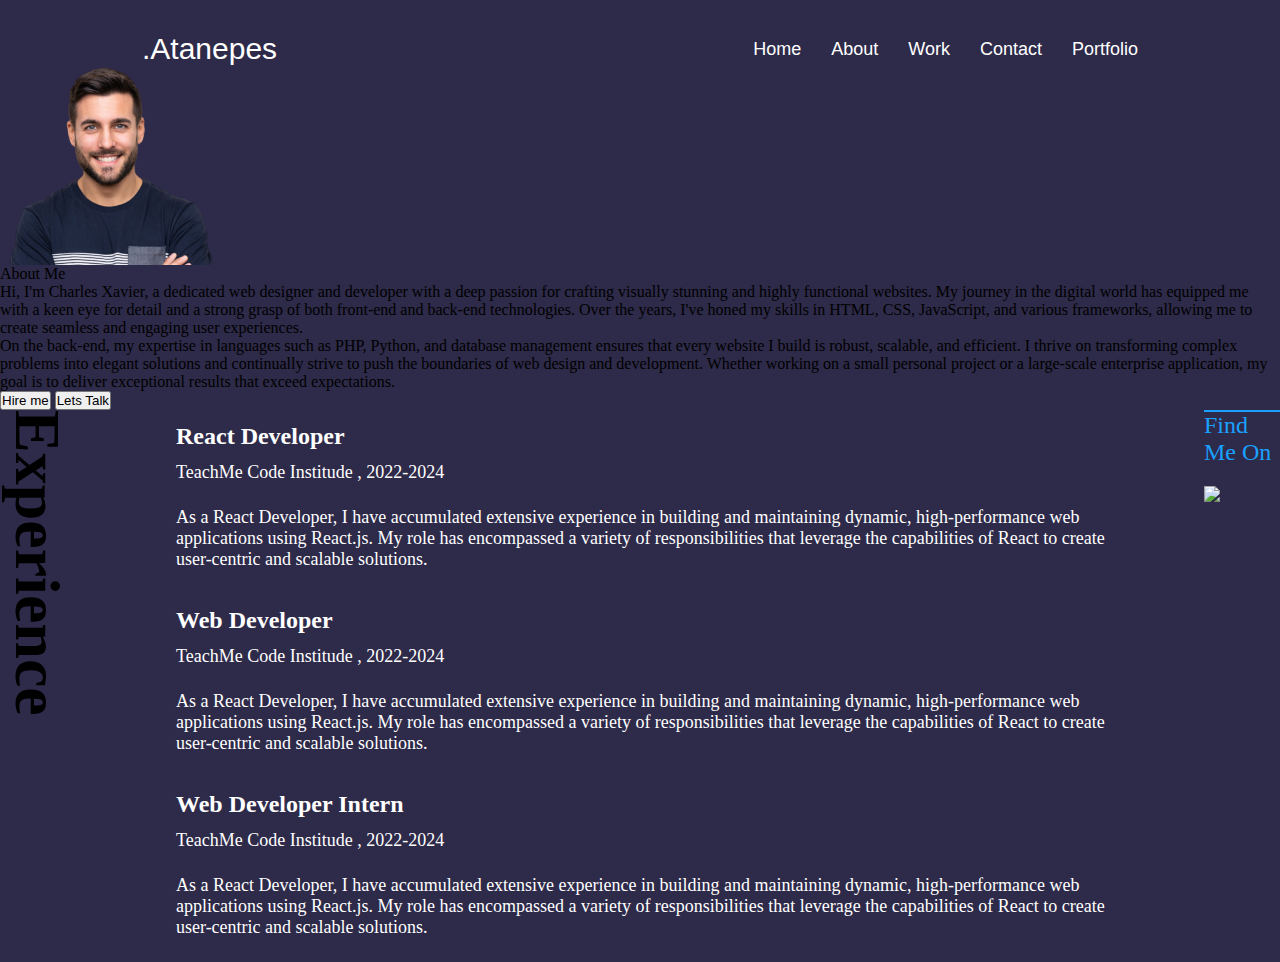
==== About-page/index.html @ ff3e9502 "CHanges made successfully" ====
<html lang="en">
  <head>
    <meta charset="UTF-8" />
    <meta name="viewport" content="width=device-width, initial-scale=1.0" />
    <link rel="stylesheet" href="./style.css" />
    <title>About Me</title>
  </head>
  <!-- writing mode css -->
  <body>
    <header class="header-section">
      <p class="header-title">.Atanepes</p>
      <ul class="nav-link">
        <li><a href="/Home Page/home.html">Home</a></li>
        <li class="active"><a href="/About Page/about.html">About</a></li>
        <li><a href="/Works/Work.html">Work</a></li>
        <li><a href="/Contact-Page/Contact.html">Contact</a></li>
        <li><a href="/Portfolio Page/portfolio.html">Portfolio</a></li>
      </ul>
    </header>
    <!--  -->
    <section>
      <div><img src="./images/profile-image.png" alt="" /></div>
      <div>
        <span>About Me</span>
        <p>
          Hi, I'm Charles Xavier, a dedicated web designer and developer with a
          deep passion for crafting visually stunning and highly functional
          websites. My journey in the digital world has equipped me with a keen
          eye for detail and a strong grasp of both front-end and back-end
          technologies. Over the years, I've honed my skills in HTML, CSS,
          JavaScript, and various frameworks, allowing me to create seamless and
          engaging user experiences. 
          <br>
          On the back-end, my expertise in languages
          such as PHP, Python, and database management ensures that every
          website I build is robust, scalable, and efficient. I thrive on
          transforming complex problems into elegant solutions and continually
          strive to push the boundaries of web design and development. Whether
          working on a small personal project or a large-scale enterprise
          application, my goal is to deliver exceptional results that exceed
          expectations.
        </p>
      </div>
      <div>
        <button>Hire me</button>
        <button>Lets Talk</button>
      </div>
    </section>
    <div class="exp-layout"> 
        <p class="exp-title">Experience</p>
        <div>
          <!-- 1st div exp-item start-->
            <div class="exp-item">
            <div class="exp-item-icon">
              <div class="circle"></div>
              <div class="border"></div>
            </div>
            <div class="exp-item-text">
              <p class="exp-text-head">React Developer</p>
              <p class="exp-text-doc">TeachMe Code Institude , 2022-2024</p>
  
              <p class="exp-text-doc">
                As a React Developer, I have accumulated extensive experience in
                building and maintaining dynamic, high-performance web
                applications using React.js. My role has encompassed a variety of
                responsibilities that leverage the capabilities of React to create
                user-centric and scalable solutions.
              </p>
            </div>
          </div>
          <!-- 1st div exp-item end-->

          <!-- 2nd div exp-item start-->
          <div class="exp-item">
            <div class="exp-item-icon">
              <div class="circle"></div>
              <div class="border"></div>
            </div>
            <div class="exp-item-text">
              <p class="exp-text-head">Web Developer</p>
              <p class="exp-text-doc">TeachMe Code Institude , 2022-2024</p>
  
              <p class="exp-text-doc">
                As a React Developer, I have accumulated extensive experience in
                building and maintaining dynamic, high-performance web
                applications using React.js. My role has encompassed a variety of
                responsibilities that leverage the capabilities of React to create
                user-centric and scalable solutions.
              </p>
            </div>
          </div>
          <!-- 2nd div exp-item end -->
          <!-- 3rd div-->
          <div class="exp-item">
            <div class="exp-item-icon">
              <div class="circle"></div>
              <div class="border"></div>
            </div>
            <div class="exp-item-text">
              <p class="exp-text-head">Web Developer Intern</p>
              <p class="exp-text-doc">TeachMe Code Institude , 2022-2024</p>
              <p class="exp-text-doc">
                As a React Developer, I have accumulated extensive experience in
                building and maintaining dynamic, high-performance web
                applications using React.js. My role has encompassed a variety of
                responsibilities that leverage the capabilities of React to create
                user-centric and scalable solutions.
              </p>
            </div>
          </div>
        </div>
  
    <!-- footer section -->
    <footer class="footer-section">
      <p class="footer-title">Find Me On</p>
      <div class="social-icons">
        <a href="https://www.facebook.com/" target="_blank"
          ><img src="./images/"
        /></a>
        <a href="twitter.com" target="_blank"
          ><img src="./images/Twitter.png" alt=""
        /></a>
        <a href="github.com" target="_blank"
          ><img src="./images/Github-logo-org.svg" alt=""
        /></a>
      </div>
   
    </footer>
  </body>
</html>
---- About-page/style.css ----
/* Reset styles */
* {
  padding: 0;
  margin: 0;
  box-sizing: border-box;
}

/* Body styles */
body {
  background: #2e2a49;
}

/* Header section styles */
.header-section {
  display: flex;
  justify-content: space-between;
  align-items: center;
  font-family: Poppins, sans-serif;
  gap: 70px;
  padding: 32px 142px;
  padding-bottom: 1px;
}

/* Header title styling */
.header-title {
  color: #fff;
  font-size: 30px;
}

/* Navigation links */
.nav-link {
  display: flex;
  justify-content: space-around;
  list-style: none;
  gap: 30px;
  align-items: center;
}

/* Individual link styling */
.nav-link a {
  color: white;
  text-decoration: none;
  position: relative; /* Necessary for the underline effect */
}

/* Underline hover effect */
.nav-link a::after {
  content: "";
  position: absolute;
  width: 0;
  height: 2px;
  display: block;
  margin-top: 5px;
  right: 0;
  background: #03adea;
  transition: width 0.3s ease;
  -webkit-transition: width 0.3s ease;
}

/* Hover effect for the links */
.nav-link a:hover::after {
  width: 100%;
  left: 0;
  right: auto;
}

/* Active link styling */
.nav-link .active {
  color: #03adea;
}

/* Logo styling */
.logo-img {
  color: white;
  font-size: 40px;
}

/* General active link styling */
.active {
  color: #03adea;
}

/* Header unordered list styles */
header ul {
  font-family: "Poppins", sans-serif;
  color: white;
  list-style: none;
  display: flex;
  gap: 10px;
  font-size: 18px;
}
.exp-layout {
  display: flex;
  gap: 50px;
}

.exp-title {
  font-size: 64px;
  font-weight: 600;
  writing-mode: sideways-rl;
}

.exp-item {
  padding: 0 20px;
  display: flex;
  gap: 10px;
}

.exp-item-icon {
  display: flex;
  justify-content: center;
  align-items: center;
  flex-direction: column;
}

.circle {
  width: 22px;
  height: 27px;
  background-color: var(--secondary-color);
  border-radius: 50%;
}

.border {
  width: 3px;
  height: 100%;
  background-color: var(--secondary-color);
}

.exp-layout {
  display: flex;
  gap: 50px;
}
.exp-title {
  font-size: 64px;
  font-weight: 600;
  writing-mode: sideways-rl;
}
.exp-item-icon {
  display: flex;
  justify-content: center;
  align-items: center;
  flex-direction: column;
}

.exp-text-head {
  font-size: 24px;
  font-weight: 600;
  color: white;
  font-family: "Poppins";
  line-height: 52px;
}

.exp-text-doc {
  font-size: 18px;
  font-weight: 400;
  color: white;
  margin-bottom: 24px;
  font-family: "Poppins";
}


/* Responsive styles */
@media (max-width: 768px) {
  .header-section {
    flex-direction: column;
    padding: 20px;
  }

  .nav-link {
    flex-direction: column;
    gap: 15px;
  }

  .header-title {
    font-size: 24px;
    margin-bottom: 10px;
  }

  .nav-link a {
    font-size: 16px;
  }

  header ul {
    flex-direction: column;
    gap: 15px;
  }
}

@media (max-width: 480px) {
  .header-section {
    padding: 10px;
  }

  .nav-link {
    gap: 10px;
  }

  .header-title {
    font-size: 20px;
  }

  .nav-link a {
    font-size: 14px;
  }

  header ul {
    gap: 10px;
  }
}

/* Footer section styles */
.footer-section {
  display: flex;
  flex-direction: column;
  align-items: center;
  align-self: stretch;
  gap: 10px;
  margin: 0;
  border-top: 2px solid #1aa1ff;
}

/* Footer title styles */
.footer-title {
  font-size: 24px;
  gap: 12px;
  color: #1aa1ff;
}

/* Social icons styles */
.social-icons {
  display: flex;
  justify-content: center;
  gap: 30px;
  margin-top: 10px;
}

/* Social icon hover styles */
.social-icons a:hover {
  transform: translateY(-3px);
}
.about-me-section {
  /* Styling for the entire section */
  color: #fff;

}

.profile-image-container {
  /* Styling for the profile image container */
}

.profile-image-container img {
  /* Styling for the profile image itself */
}

.bio {
  /* Styling for the bio text container */
}

.section-title {
  /* Styling for the section title "About Me" */
}

.bio-text {
  /* Styling for the biography text */
}

.cta-buttons {
  /* Styling for the container of call-to-action buttons */
}

.hire-me-btn,
.lets-talk-btn {
  /* Styling for both "Hire me" and "Let's Talk" buttons */
}

.hire-me-btn {
  /* Additional specific styling for "Hire me" button if needed */
}

.lets-talk-btn {
  /* Additional specific styling for "Let's Talk" button if needed */
}
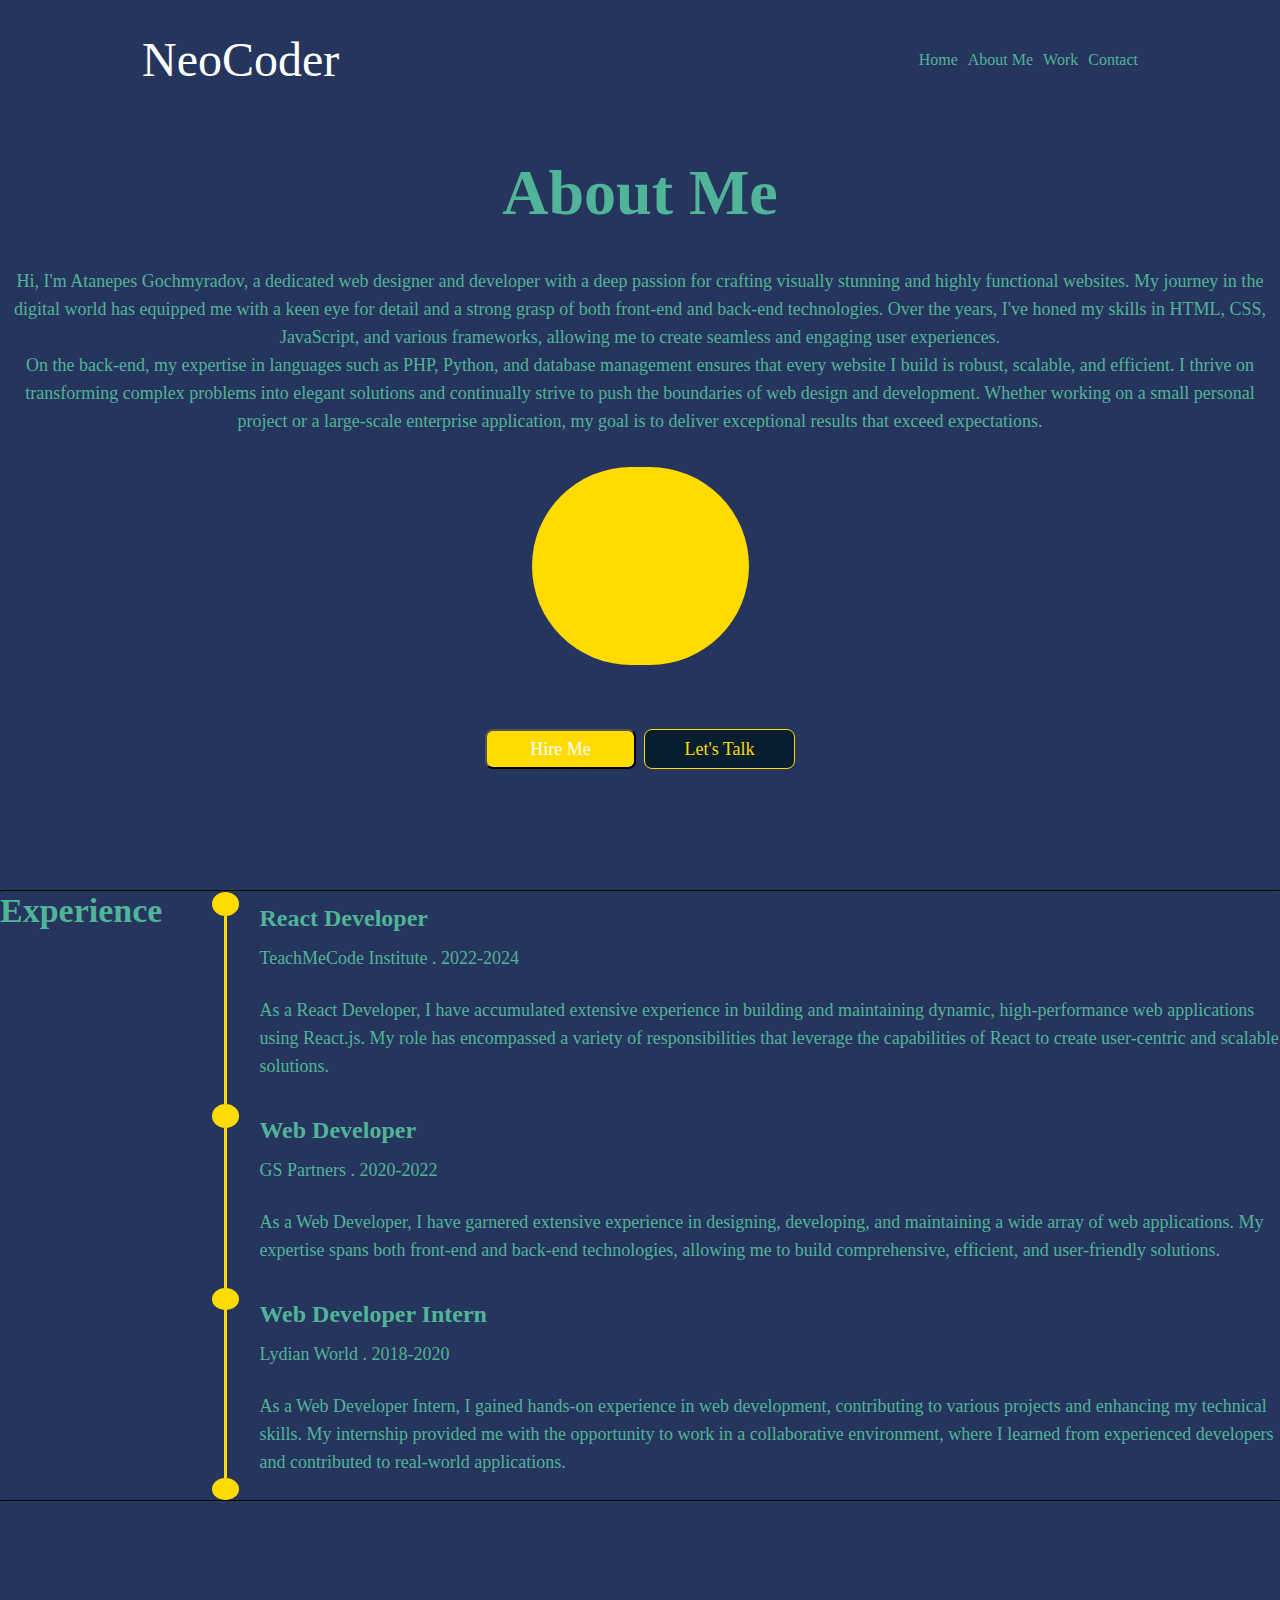
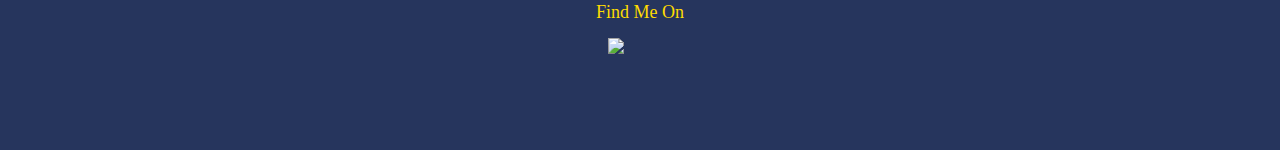
==== commit e10ec3dc: "commited successfully" ====
--- a/About-page/index.html
+++ b/About-page/index.html
@@ -1,130 +1,141 @@
 <html lang="en">
-  <head>
-    <meta charset="UTF-8" />
-    <meta name="viewport" content="width=device-width, initial-scale=1.0" />
-    <link rel="stylesheet" href="./style.css" />
-    <title>About Me</title>
-  </head>
-  <!-- writing mode css -->
-  <body>
-    <header class="header-section">
-      <p class="header-title">.Atanepes</p>
-      <ul class="nav-link">
-        <li><a href="/Home Page/home.html">Home</a></li>
-        <li class="active"><a href="/About Page/about.html">About</a></li>
-        <li><a href="/Works/Work.html">Work</a></li>
-        <li><a href="/Contact-Page/Contact.html">Contact</a></li>
-        <li><a href="/Portfolio Page/portfolio.html">Portfolio</a></li>
-      </ul>
-    </header>
-    <!--  -->
-    <section>
-      <div><img src="./images/profile-image.png" alt="" /></div>
+<head>
+  <meta charset="UTF-8" />
+  <meta name="viewport" content="width=device-width, initial-scale=1.0" />
+  <link rel="stylesheet" href="./style.css" />
+  <link rel="stylesheet" href="./TxtGlow.css">
+  <title>About Me</title>
+</head>
+<body>
+  <header class="header-section">
+    <div class="glow-text">
+      <span class="glow">Neo</span><span class="no-glow">Coder</span>
+  </div>
+    <ul class="nav-link">
+      <li><a href="/Home Page/index.html">Home</a></li>
+      <li class="active"><a href="/About-page/index.html">About Me</a></li>
+      <li><a href="/Works/index.html">Work</a></li>
+      <li><a href="/Contact-Page/index.html">Contact</a></li>
+    </ul>
+  </header>
+  <!--  -->
+<div>
+    <p class="content-about-me">About Me</p>
+    <p class="content-about-desc">
+      Hi, I'm Atanepes Gochmyradov, a dedicated web designer and developer with a
+      deep passion for crafting visually stunning and highly functional
+      websites. My journey in the digital world has equipped me with a keen
+      eye for detail and a strong grasp of both front-end and back-end
+      technologies. Over the years, I've honed my skills in HTML, CSS,
+      JavaScript, and various frameworks, allowing me to create seamless and
+      engaging user experiences.
+      <br>
+      On the back-end, my expertise in languages
+      such as PHP, Python, and database management ensures that every
+      website I build is robust, scalable, and efficient. I thrive on
+      transforming complex problems into elegant solutions and continually
+      strive to push the boundaries of web design and development. Whether
+      working on a small personal project or a large-scale enterprise
+      application, my goal is to deliver exceptional results that exceed
+      expectations.
+    </p>
+  </div>
+  <div class="exp-layout">
+    <section class="content">
       <div>
-        <span>About Me</span>
-        <p>
-          Hi, I'm Charles Xavier, a dedicated web designer and developer with a
-          deep passion for crafting visually stunning and highly functional
-          websites. My journey in the digital world has equipped me with a keen
-          eye for detail and a strong grasp of both front-end and back-end
-          technologies. Over the years, I've honed my skills in HTML, CSS,
-          JavaScript, and various frameworks, allowing me to create seamless and
-          engaging user experiences. 
-          <br>
-          On the back-end, my expertise in languages
-          such as PHP, Python, and database management ensures that every
-          website I build is robust, scalable, and efficient. I thrive on
-          transforming complex problems into elegant solutions and continually
-          strive to push the boundaries of web design and development. Whether
-          working on a small personal project or a large-scale enterprise
-          application, my goal is to deliver exceptional results that exceed
-          expectations.
-        </p>
+        <div class="content-image">
+        </div>
       </div>
-      <div>
-        <button>Hire me</button>
-        <button>Lets Talk</button>
+<!-- Objects are immutable not premitible -->
+      <div class="btn">
+        <button class="main-btn">Hire Me</button>
+        <button class="second-btn">Let's Talk</button>
       </div>
-    </section>
-    <div class="exp-layout"> 
-        <p class="exp-title">Experience</p>
-        <div>
-          <!-- 1st div exp-item start-->
-            <div class="exp-item">
-            <div class="exp-item-icon">
-              <div class="circle"></div>
-              <div class="border"></div>
-            </div>
-            <div class="exp-item-text">
-              <p class="exp-text-head">React Developer</p>
-              <p class="exp-text-doc">TeachMe Code Institude , 2022-2024</p>
+  </div> 
+
+  <hr style="border-color: #283F4F;">
+
+
+
+  <div class="exp-layout">
+    <p class="exp-title">Experience</p>
+    <div>
+      <!-- start of experience item -->
+      <div class="experience-item">
+        <div class="experience-item-icon">
+          <div class="circle"></div>
+          <div class="border"></div>
+        </div>
+
+        <div class="experience-text">
+          <p class="experience-title">React Developer</p>
+          <p class="experience-job">TeachMeCode Institute . 2022-2024</p>
+          <p class="experience-job">As a React Developer, I have accumulated extensive experience in building and
+            maintaining dynamic, high-performance web applications using React.js. My role has encompassed a variety
+            of responsibilities that leverage the capabilities of React to create user-centric and scalable solutions.
+          </p>
+        </div>
+
+      </div>
+      <!-- end of experience item -->
+
+      <!-- start of experience item -->
+      <div class="experience-item">
+        <div class="experience-item-icon">
+          <div class="circle"></div>
+          <div class="border"></div>
+
+        </div>
+
+        <div class="experience-text">
+          <p class="experience-title">Web Developer</p>
+          <p class="experience-job">GS Partners . 2020-2022</p>
+          <p class="experience-job">As a Web Developer, I have garnered extensive experience in designing, developing,
+            and maintaining a wide array of web applications. My expertise spans both front-end and back-end
+            technologies, allowing me to build comprehensive, efficient, and user-friendly solutions.</p>
+        </div>
+
+      </div>
+      <!-- end of experience item -->
+      <!-- start of experience item -->
+      <div class="experience-item">
+        <div class="experience-item-icon">
+          <div class="circle"></div>
+          <div class="border"></div>
+          <div class="circle"></div>
+
+        </div>
+
+        <div class="experience-text">
+          <p class="experience-title">Web Developer Intern</p>
+          <p class="experience-job">Lydian World . 2018-2020</p>
+          <p class="experience-job">As a Web Developer Intern, I gained hands-on experience in web development,
+            contributing to various projects and enhancing my technical skills. My internship provided me with the
+            opportunity to work in a collaborative environment, where I learned from experienced developers and
+            contributed to real-world applications.</p>
+        </div>
+
+      </div>
+    </div>
+    <!-- end of experience item -->
+
+
+
+  </div>
+  <hr style="border-color: #283F4F;">
   
-              <p class="exp-text-doc">
-                As a React Developer, I have accumulated extensive experience in
-                building and maintaining dynamic, high-performance web
-                applications using React.js. My role has encompassed a variety of
-                responsibilities that leverage the capabilities of React to create
-                user-centric and scalable solutions.
-              </p>
-            </div>
-          </div>
-          <!-- 1st div exp-item end-->
 
-          <!-- 2nd div exp-item start-->
-          <div class="exp-item">
-            <div class="exp-item-icon">
-              <div class="circle"></div>
-              <div class="border"></div>
-            </div>
-            <div class="exp-item-text">
-              <p class="exp-text-head">Web Developer</p>
-              <p class="exp-text-doc">TeachMe Code Institude , 2022-2024</p>
-  
-              <p class="exp-text-doc">
-                As a React Developer, I have accumulated extensive experience in
-                building and maintaining dynamic, high-performance web
-                applications using React.js. My role has encompassed a variety of
-                responsibilities that leverage the capabilities of React to create
-                user-centric and scalable solutions.
-              </p>
-            </div>
-          </div>
-          <!-- 2nd div exp-item end -->
-          <!-- 3rd div-->
-          <div class="exp-item">
-            <div class="exp-item-icon">
-              <div class="circle"></div>
-              <div class="border"></div>
-            </div>
-            <div class="exp-item-text">
-              <p class="exp-text-head">Web Developer Intern</p>
-              <p class="exp-text-doc">TeachMe Code Institude , 2022-2024</p>
-              <p class="exp-text-doc">
-                As a React Developer, I have accumulated extensive experience in
-                building and maintaining dynamic, high-performance web
-                applications using React.js. My role has encompassed a variety of
-                responsibilities that leverage the capabilities of React to create
-                user-centric and scalable solutions.
-              </p>
-            </div>
-          </div>
-        </div>
-  
-    <!-- footer section -->
-    <footer class="footer-section">
-      <p class="footer-title">Find Me On</p>
-      <div class="social-icons">
-        <a href="https://www.facebook.com/" target="_blank"
-          ><img src="./images/"
-        /></a>
-        <a href="twitter.com" target="_blank"
-          ><img src="./images/Twitter.png" alt=""
-        /></a>
-        <a href="github.com" target="_blank"
-          ><img src="./images/Github-logo-org.svg" alt=""
-        /></a>
-      </div>
-   
-    </footer>
-  </body>
-</html>
+
+  <footer class="footer-section">
+    <p class="footer-title">Find Me On</p>
+    <div class="social-icons">
+      <a href="https://www.facebook.com/" target="_blank"><img src="./images/" /></a>
+      <a href="twitter.com" target="_blank"><img src="./images/Twitter.png" alt="" /></a>
+      <a href="github.com" target="_blank"><img src="./images/Github-logo-org.svg" alt="" /></a>
+    </div>
+
+  </footer>
+  </section>
+</body>
+
+</html>--- a/About-page/style.css
+++ b/About-page/style.css
@@ -1,282 +1,265 @@
-/* Reset styles */
 * {
-  padding: 0;
-  margin: 0;
-  box-sizing: border-box;
-}
-
-/* Body styles */
+    margin: 0;
+    padding: 0;
+    box-sizing: border-box;
+}
+
 body {
-  background: #2e2a49;
-}
-
-/* Header section styles */
-.header-section {
-  display: flex;
-  justify-content: space-between;
-  align-items: center;
-  font-family: Poppins, sans-serif;
-  gap: 70px;
-  padding: 32px 142px;
-  padding-bottom: 1px;
-}
-
-/* Header title styling */
+    background-color: #26355D;
+}
+
+:root {
+    --main-color: #1b85d1;
+    --secondary-color: #FFDB00;
+    --text-color: #50B498;
+    --background-color: #FF8F00;
+}
+
+header {
+    display: flex;
+    justify-content: space-between;
+    align-items: center;
+    font-family: Poppins;
+    padding: 32px 142px;
+    gap: 64px;
+    padding-bottom: 64px;
+}
+
 .header-title {
-  color: #fff;
-  font-size: 30px;
-}
-
-/* Navigation links */
+    color: var(--text-color);
+    font-size: 30px;
+}
+
 .nav-link {
-  display: flex;
-  justify-content: space-around;
-  list-style: none;
-  gap: 30px;
-  align-items: center;
-}
-
-/* Individual link styling */
+    list-style: none;
+    display: flex;
+    gap: 10px;
+}
+
 .nav-link a {
-  color: white;
-  text-decoration: none;
-  position: relative; /* Necessary for the underline effect */
-}
-
-/* Underline hover effect */
+    color: var(--text-color);
+    text-decoration: none;
+    position: relative;
+    transition: color 0.3s;
+}
+
 .nav-link a::after {
-  content: "";
-  position: absolute;
-  width: 0;
-  height: 2px;
-  display: block;
-  margin-top: 5px;
-  right: 0;
-  background: #03adea;
-  transition: width 0.3s ease;
-  -webkit-transition: width 0.3s ease;
-}
-
-/* Hover effect for the links */
+    content: "";
+    position: absolute;
+    width: 0;
+    height: 2px;
+    display: block;
+    margin-top: 5px;
+    right: 0;
+    background: var(--secondary-color);
+    transition: width 0.3s ease;
+    -webkit-transition: width 0.3s ease;
+}
+
 .nav-link a:hover::after {
-  width: 100%;
-  left: 0;
-  right: auto;
-}
-
-/* Active link styling */
-.nav-link .active {
-  color: #03adea;
-}
-
-/* Logo styling */
-.logo-img {
-  color: white;
-  font-size: 40px;
-}
-
-/* General active link styling */
+    width: 100%;
+    left: 0;
+    right: auto;
+}
+
+.nav-link a:hover {
+    color: var(--secondary-color);
+}
+
 .active {
-  color: #03adea;
-}
-
-/* Header unordered list styles */
-header ul {
-  font-family: "Poppins", sans-serif;
-  color: white;
-  list-style: none;
-  display: flex;
-  gap: 10px;
-  font-size: 18px;
-}
+    color: var(--secondary-color);
+}
+
+.content {
+    display: flex;
+    width: 100%;
+    flex-direction: column;
+    align-items: center;
+    justify-content: center;
+    gap: 64px;
+    padding: 32px 142px;
+    padding-bottom: 121px;
+}
+
+.content-about-me {
+    align-self: stretch;
+    color: var(--text-color);
+    text-align: center;
+    padding-bottom: 32px;
+
+    /* Heading/H1/Semi-Bold/Normal */
+    font-family: var(--typography-typeface-change-font-here-heading, Poppins);
+    font-size: var(--Typography-Size-LG-4x, 64px);
+    font-style: normal;
+    font-weight: var(--Typography-Weight-Semi-Bold, 600);
+    line-height: var(--Typography-Height-LG-4x, 84px); /* 131.25% */
+}
+
+.content-about-desc {
+    color: var(--text-color);
+    text-align: center;
+
+    /* Body/MD/Regular/Normal */
+    font-family: var(--typography-typeface-change-font-here-body, Poppins);
+    font-size: var(--Typography-Size-MD, 18px);
+    font-style: normal;
+    font-weight: var(--Typography-Weight-Regular, 400);
+    line-height: var(--Typography-Height-SM, 28px); /* 155.556% */
+}
+
+.content-image {
+    display: flex;
+    width: 217px;
+    height: 198px;
+    padding-top: 19px;
+    /* justify-content: center; */
+    align-items: center;
+    /* background-size: center; */
+    border-radius: var(--radius-radius-infinity, 9999px);
+    background-color: var(--secondary-color);
+    background-image: url("./file3.png");
+    background-position: center;
+    background-size: contain;
+    background-repeat: no-repeat;
+}
+
+.btn {
+    display: flex;
+    justify-content: center;
+    align-items: flex-start;
+    gap: 8px;
+}
+
+.main-btn {
+    width: 151px;
+    border-radius: 8px;
+    background: var(--secondary-color);
+    height: 40px;
+    color: var(--Component-Text-component-text-light-fixed, #fff);
+    text-align: center;
+
+    /* Body/MD/Regular/Normal */
+    font-family: var(--typography-typeface-change-font-here-body, Poppins);
+    font-size: var(--Typography-Size-MD, 18px);
+    font-style: normal;
+    font-weight: var(--Typography-Weight-Regular, 400);
+    line-height: var(--Typography-Height-SM, 28px); /* 155.556% */
+}
+
+.second-btn {
+    width: 151px;
+    border-radius: 8px;
+    height: 40px;
+    background: #071e2e;
+    border: 1.5px solid var(--secondary-color);
+    color: var(--secondary-color);
+    text-align: center;
+
+    /* Body/MD/Regular/Normal */
+    font-family: var(--typography-typeface-change-font-here-body, Poppins);
+    font-size: var(--Typography-Size-MD, 18px);
+    font-style: normal;
+    font-weight: var(--Typography-Weight-Regular, 400);
+    line-height: var(--Typography-Height-SM, 28px); /* 155.556% */
+}
+
 .exp-layout {
-  display: flex;
-  gap: 50px;
+    display: flex;
+    gap: 50px;
+    align-items: flex-start;
 }
 
 .exp-title {
-  font-size: 64px;
-  font-weight: 600;
-  writing-mode: sideways-rl;
-}
-
-.exp-item {
-  padding: 0 20px;
-  display: flex;
-  gap: 10px;
-}
-
-.exp-item-icon {
-  display: flex;
-  justify-content: center;
-  align-items: center;
-  flex-direction: column;
+    font-size: 34px;
+    font-weight: 600;
+    margin: 0 !important;
+    font-family: "Poppins";
+    color: var(--text-color);
+}
+
+.experience-item {
+    display: flex;
+    /* flex-direction: column; */
 }
 
 .circle {
-  width: 22px;
-  height: 27px;
-  background-color: var(--secondary-color);
-  border-radius: 50%;
+    width: 27px;
+    height: 27px;
+    background-color: var(--secondary-color);
+    border-radius: 50%;
 }
 
 .border {
-  width: 3px;
-  height: 100%;
-  background-color: var(--secondary-color);
-}
-
-.exp-layout {
-  display: flex;
-  gap: 50px;
-}
-.exp-title {
-  font-size: 64px;
-  font-weight: 600;
-  writing-mode: sideways-rl;
-}
-.exp-item-icon {
-  display: flex;
-  justify-content: center;
-  align-items: center;
-  flex-direction: column;
-}
-
-.exp-text-head {
-  font-size: 24px;
-  font-weight: 600;
-  color: white;
-  font-family: "Poppins";
-  line-height: 52px;
-}
-
-.exp-text-doc {
-  font-size: 18px;
-  font-weight: 400;
-  color: white;
-  margin-bottom: 24px;
-  font-family: "Poppins";
-}
-
-
-/* Responsive styles */
-@media (max-width: 768px) {
-  .header-section {
+    width: 3px;
+    height: 100%;
+    background-color: var(--secondary-color);
+}
+
+.experience-item-icon {
+    display: flex;
+    justify-content: center;
+    align-items: center;
     flex-direction: column;
-    padding: 20px;
-  }
-
-  .nav-link {
+    margin-right: 20px;
+}
+
+.about-item {
+    width: 315px;
+    color: #fff;
+
+    /* Heading/H2/Medium/Normal */
+    font-family: var(--typography-typeface-change-font-here-heading, Poppins);
+    font-size: var(--Typography-Size-LG-3x, 48px);
+    font-style: normal;
+    font-weight: var(--Typography-Weight-Medium, 500);
+    line-height: var(--Typography-Height-LG-3x, 64px); /* 133.333% */
+}
+
+.experience-title {
+    color: var(--text-color);
+
+    /* Heading/H3/Semi-Bold/Normal */
+    font-family: var(--typography-typeface-change-font-here-heading, Poppins);
+    font-size: var(--Typography-Size-LG-2x, 24px);
+    font-style: normal;
+    font-weight: var(--Typography-Weight-Semi-Bold, 600);
+    line-height: var(--Typography-Height-LG, 52px); /* 216.667% */
+}
+
+.experience-job {
+    color: var(--text-color);
+
+    /* Body/MD/Regular/Normal */
+    font-family: var(--typography-typeface-change-font-here-body, Poppins);
+    font-size: var(--Typography-Size-MD, 18px);
+    font-style: normal;
+    font-weight: var(--Typography-Weight-Regular, 400);
+    line-height: var(--Typography-Height-SM, 28px); /* 155.556% */
+    margin-bottom: 24px;
+}
+
+.footer-title {
+    color: var(--secondary-color);
+
+    /* Body/MD/Regular/Normal */
+    font-family: var(--typography-typeface-change-font-here-body, Poppins);
+    font-size: var(--Typography-Size-MD, 18px);
+    font-style: normal;
+    font-weight: var(--Typography-Weight-Regular, 400);
+    line-height: var(--Typography-Height-SM, 28px); /* 155.556% */
+}
+
+.social-icons {
+    display: flex;
+    align-items: flex-start;
+    gap: 24px;
+}
+
+footer {
+    display: flex;
     flex-direction: column;
-    gap: 15px;
-  }
-
-  .header-title {
-    font-size: 24px;
-    margin-bottom: 10px;
-  }
-
-  .nav-link a {
-    font-size: 16px;
-  }
-
-  header ul {
-    flex-direction: column;
-    gap: 15px;
-  }
-}
-
-@media (max-width: 480px) {
-  .header-section {
-    padding: 10px;
-  }
-
-  .nav-link {
-    gap: 10px;
-  }
-
-  .header-title {
-    font-size: 20px;
-  }
-
-  .nav-link a {
-    font-size: 14px;
-  }
-
-  header ul {
-    gap: 10px;
-  }
-}
-
-/* Footer section styles */
-.footer-section {
-  display: flex;
-  flex-direction: column;
-  align-items: center;
-  align-self: stretch;
-  gap: 10px;
-  margin: 0;
-  border-top: 2px solid #1aa1ff;
-}
-
-/* Footer title styles */
-.footer-title {
-  font-size: 24px;
-  gap: 12px;
-  color: #1aa1ff;
-}
-
-/* Social icons styles */
-.social-icons {
-  display: flex;
-  justify-content: center;
-  gap: 30px;
-  margin-top: 10px;
-}
-
-/* Social icon hover styles */
-.social-icons a:hover {
-  transform: translateY(-3px);
-}
-.about-me-section {
-  /* Styling for the entire section */
-  color: #fff;
-
-}
-
-.profile-image-container {
-  /* Styling for the profile image container */
-}
-
-.profile-image-container img {
-  /* Styling for the profile image itself */
-}
-
-.bio {
-  /* Styling for the bio text container */
-}
-
-.section-title {
-  /* Styling for the section title "About Me" */
-}
-
-.bio-text {
-  /* Styling for the biography text */
-}
-
-.cta-buttons {
-  /* Styling for the container of call-to-action buttons */
-}
-
-.hire-me-btn,
-.lets-talk-btn {
-  /* Styling for both "Hire me" and "Let's Talk" buttons */
-}
-
-.hire-me-btn {
-  /* Additional specific styling for "Hire me" button if needed */
-}
-
-.lets-talk-btn {
-  /* Additional specific styling for "Let's Talk" button if needed */
-}
+    align-items: center;
+    gap: 12px;
+    align-self: stretch;
+    padding: 96px;
+}
--- a/About-page/TxtGlow.css
+++ b/About-page/TxtGlow.css
@@ -0,0 +1,57 @@
+/* body {
+  display: flex;
+  justify-content: center;
+  align-items: center;
+  height: 100vh;
+  background-color: #000;
+  margin: 0;
+  font-family: Arial, sans-serif;
+} */
+
+.glow-text {
+  font-size: 3rem;
+  color: #fff;
+}
+
+.glow,
+.no-glow {
+  display: inline-block;
+}
+
+.glow {
+  animation: glowEffect 4s infinite;
+}
+
+.no-glow {
+  animation: noGlowEffect 4s infinite;
+}
+
+@keyframes glowEffect {
+  0%,
+  50%,
+  100% {
+    text-shadow: 0 0 10px #00ff00, 0 0 20px #00ff00, 0 0 30px #00ff00,
+      0 0 40px #00ff00;
+    color: #00ff00;
+  }
+  25%,
+  75% {
+    text-shadow: none;
+    color: #fff;
+  }
+}
+
+@keyframes noGlowEffect {
+  0%,
+  50%,
+  100% {
+    text-shadow: none;
+    color: #fff;
+  }
+  25%,
+  75% {
+    text-shadow: 0 0 10px #00ff00, 0 0 20px #00ff00, 0 0 30px #00ff00,
+      0 0 40px #00ff00;
+    color: #00ff00;
+  }
+}
